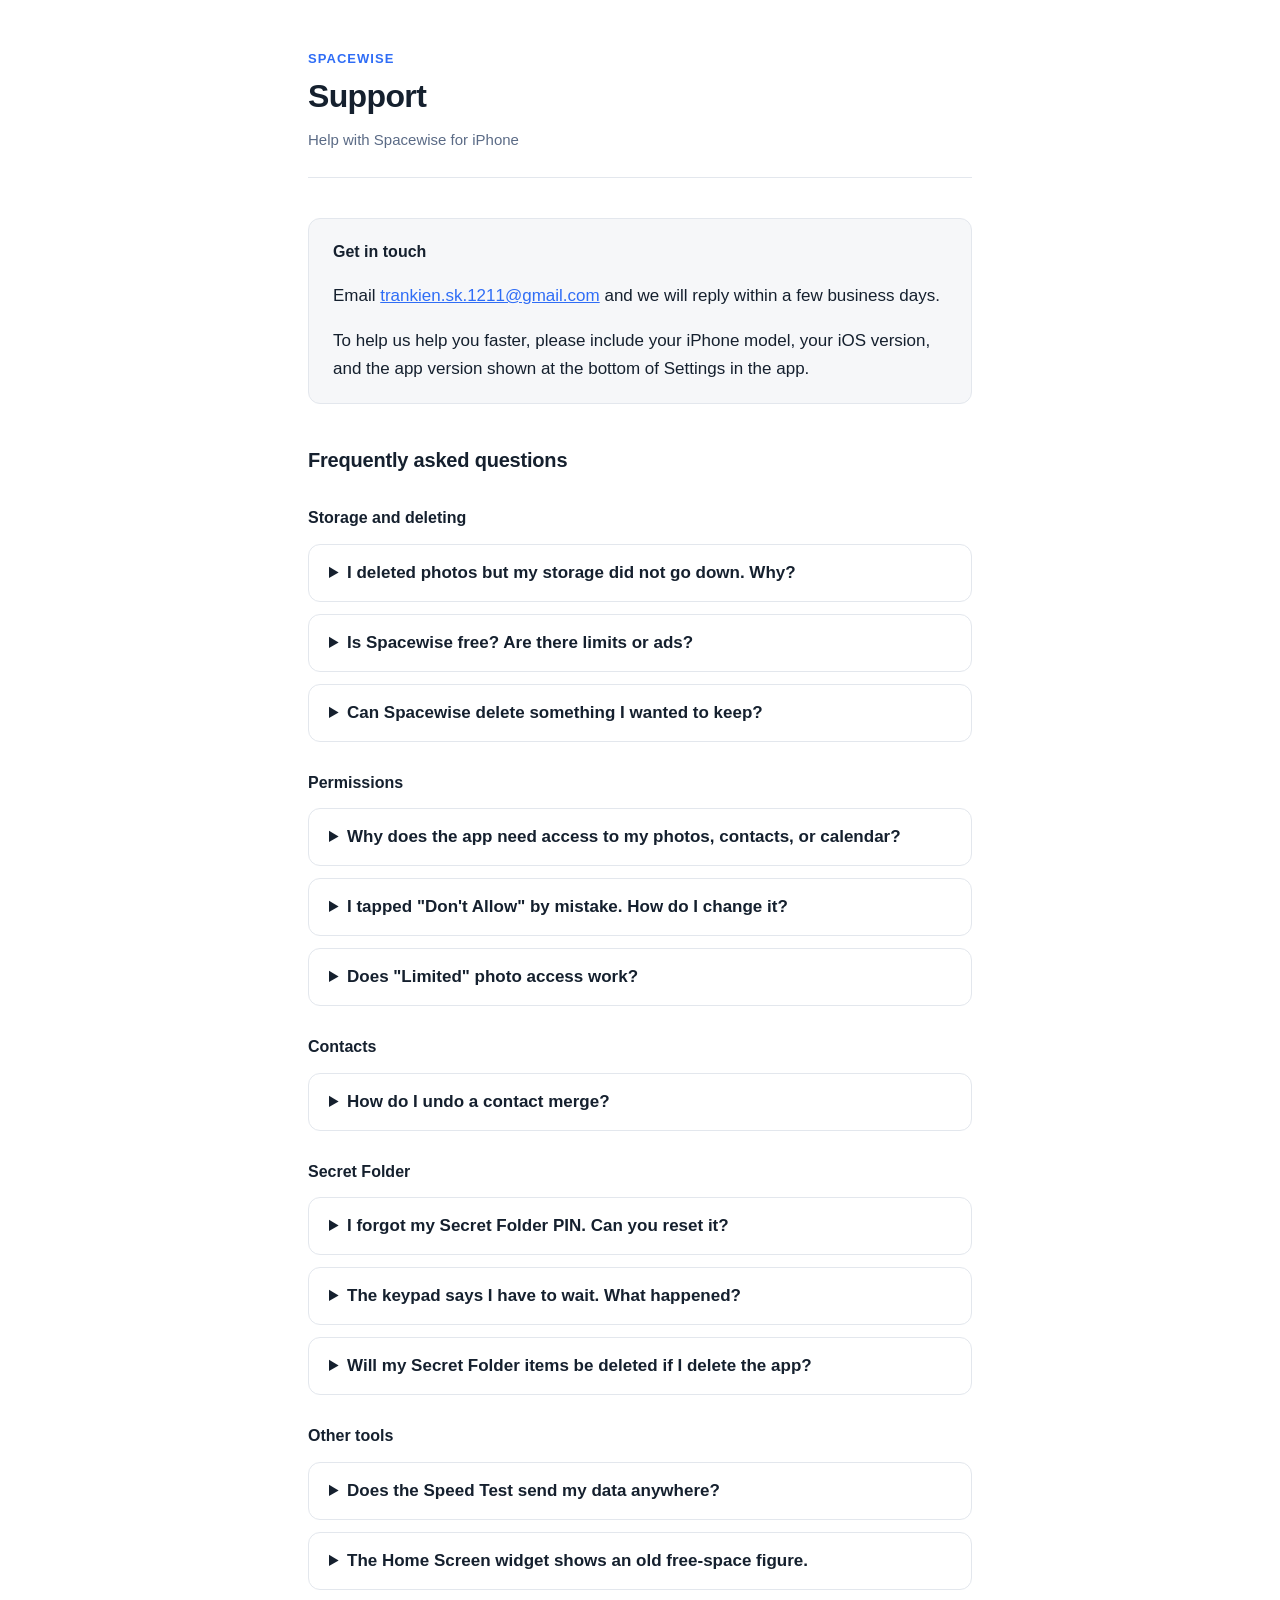
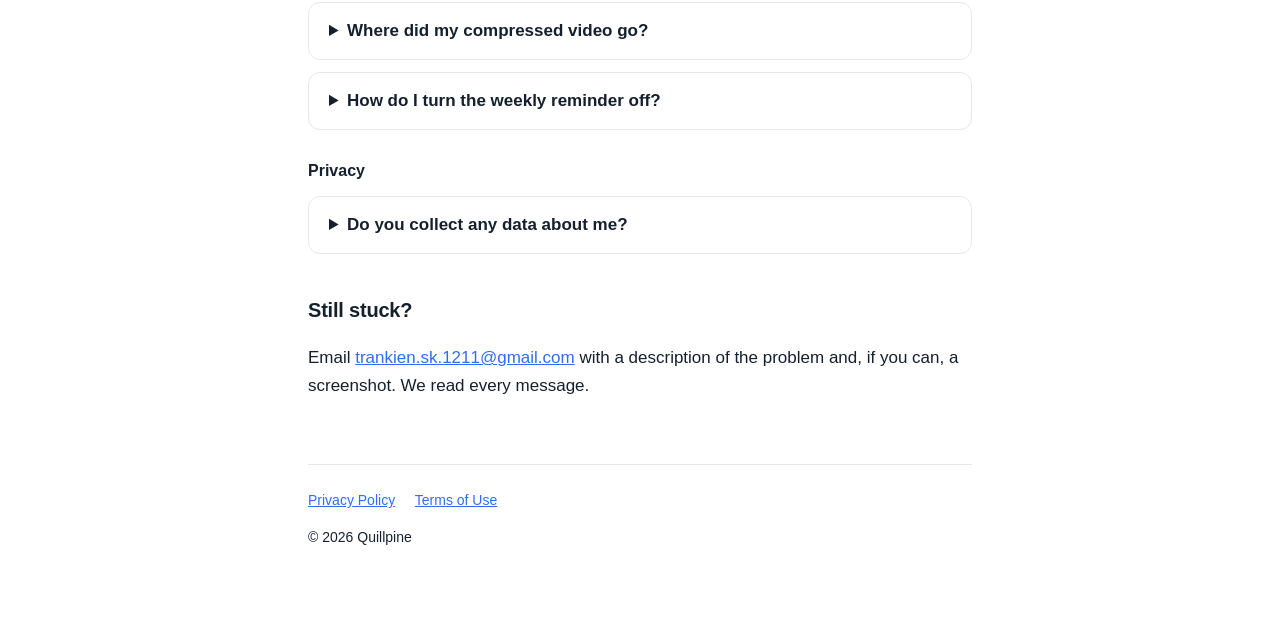
==== support/index.html @ c50656ed "feat: add Spacewise privacy, terms and support pages" ====
<!doctype html>
<html lang="en">
<head>
<meta charset="utf-8">
<meta name="viewport" content="width=device-width, initial-scale=1">
<title>Support — Spacewise</title>
<link rel="stylesheet" href="../assets/style.css">
</head>
<body>
<div class="wrap">

<header class="page">
  <p class="eyebrow">Spacewise</p>
  <h1>Support</h1>
  <p class="meta">Help with Spacewise for iPhone</p>
</header>

<div class="card">
  <h3>Get in touch</h3>
  <p>Email <a href="mailto:trankien.sk.1211@gmail.com?subject=Spacewise">trankien.sk.1211@gmail.com</a> and we will reply within a few business days.</p>
  <p>To help us help you faster, please include your iPhone model, your iOS version, and the app version shown at the bottom of Settings in the app.</p>
</div>

<h2>Frequently asked questions</h2>

<h3>Storage and deleting</h3>

<details>
  <summary>I deleted photos but my storage did not go down. Why?</summary>
  <p>When you delete photos on iPhone, iOS moves them to the <strong>Recently Deleted</strong> album in the Photos app and keeps them there for about 30 days so you can recover them. The space only comes back once that album is emptied.</p>
  <p>To reclaim it immediately, open <strong>Photos &rsaquo; Albums &rsaquo; Recently Deleted</strong>, then tap Select and Delete All. No app can skip this step — it is an iOS safety feature.</p>
</details>

<details>
  <summary>Is Spacewise free? Are there limits or ads?</summary>
  <p>Yes, it is completely free. There are no in-app purchases, no subscriptions, no daily limits, and no advertising. Every feature is available to everyone.</p>
</details>

<details>
  <summary>Can Spacewise delete something I wanted to keep?</summary>
  <p>Nothing is deleted without your confirmation. The app always shows you the exact items first, and in Swipe Clean nothing is removed until you confirm at the end of the month.</p>
  <p>Quick Clean only ever proposes genuinely safe picks — exact duplicates and screenshots older than 30 days. Blurry and merely similar photos are never selected for you.</p>
  <p>If something does go wrong, deleted photos stay in Recently Deleted in the Photos app for about 30 days.</p>
</details>

<h3>Permissions</h3>

<details>
  <summary>Why does the app need access to my photos, contacts, or calendar?</summary>
  <p>Each permission is only requested when you open the feature that needs it, and only after a screen explaining why. Photos access is needed to scan for duplicates and large files, Contacts to find duplicate contacts, and Calendars to list old events. You can decline any of them and the rest of the app keeps working.</p>
  <p>Everything is analysed on your iPhone. Nothing is uploaded. See the <a href="../privacy/">Privacy Policy</a> for the full detail.</p>
</details>

<details>
  <summary>I tapped "Don't Allow" by mistake. How do I change it?</summary>
  <p>Open the iOS <strong>Settings</strong> app, scroll down to <strong>Spacewise</strong>, and turn the permission back on. Then reopen the app.</p>
</details>

<details>
  <summary>Does "Limited" photo access work?</summary>
  <p>Yes. Spacewise works with both Full Access and Limited Access. With Limited Access it can only see the photos you have selected, so the scan results will cover those photos only. For a complete cleanup, Full Access is recommended.</p>
</details>

<h3>Contacts</h3>

<details>
  <summary>How do I undo a contact merge?</summary>
  <p>Spacewise saves a backup of your contacts before every merge or delete. Open <strong>Settings &rsaquo; Contact backups</strong> in the app, pick the backup from before the change, and restore it.</p>
</details>

<h3>Secret Folder</h3>

<details>
  <summary>I forgot my Secret Folder PIN. Can you reset it?</summary>
  <p>No, and neither can we. The PIN is stored in the iOS Keychain on your iPhone only — it never reaches us, and there is no recovery code or back door. This is what keeps the folder genuinely private.</p>
  <p>The only way to clear a forgotten PIN is to delete the app, which <strong>permanently erases everything inside the Secret Folder</strong>. Please choose a PIN you will remember, and export anything irreplaceable back to your photo library.</p>
</details>

<details>
  <summary>The keypad says I have to wait. What happened?</summary>
  <p>After five wrong PIN entries in a row the keypad locks for 30 seconds. Wait for the timer to finish and try again.</p>
</details>

<details>
  <summary>Will my Secret Folder items be deleted if I delete the app?</summary>
  <p>Yes. Items in the Secret Folder are stored inside the app, so removing the app removes them for good. Export anything you want to keep to your photo library before deleting Spacewise.</p>
</details>

<h3>Other tools</h3>

<details>
  <summary>Does the Speed Test send my data anywhere?</summary>
  <p>The Speed Test is the only feature that uses the internet. It exchanges meaningless test data with Cloudflare's public speed test service in order to measure your connection. None of your photos, contacts, or calendar data is involved. If you never open it, the app makes no network connections at all.</p>
</details>

<details>
  <summary>The Home Screen widget shows an old free-space figure.</summary>
  <p>iOS decides how often widgets refresh in order to save battery, so the number can lag behind. Opening Spacewise updates it.</p>
</details>

<details>
  <summary>Where did my compressed video go?</summary>
  <p>The video compressor saves a smaller copy to your photo library and leaves the original untouched. You can then delete the original yourself if you are happy with the result.</p>
</details>

<details>
  <summary>How do I turn the weekly reminder off?</summary>
  <p>Open <strong>Settings</strong> in the app and switch off the cleaning reminder. You can also change the day and time there.</p>
</details>

<h3>Privacy</h3>

<details>
  <summary>Do you collect any data about me?</summary>
  <p>No. Spacewise has no account system, no analytics, no advertising, and no third-party SDKs. We operate no server for the app and receive nothing from it. Full details are in the <a href="../privacy/">Privacy Policy</a>.</p>
</details>

<h2>Still stuck?</h2>
<p>Email <a href="mailto:trankien.sk.1211@gmail.com?subject=Spacewise">trankien.sk.1211@gmail.com</a> with a description of the problem and, if you can, a screenshot. We read every message.</p>

<footer class="page">
  <a href="../privacy/">Privacy Policy</a>
  <a href="../terms/">Terms of Use</a>
  <p>&copy; 2026 Quillpine</p>
</footer>

</div>
</body>
</html>
---- assets/style.css ----
:root {
  --bg: #ffffff;
  --surface: #f6f7f9;
  --text: #15202e;
  --muted: #5b6b86;
  --border: #e3e7ed;
  --accent: #2f6df6;
  --radius: 12px;
}

@media (prefers-color-scheme: dark) {
  :root {
    --bg: #11161d;
    --surface: #182029;
    --text: #e9eef5;
    --muted: #9fb0c6;
    --border: #273240;
    --accent: #6c9bff;
  }
}

* { box-sizing: border-box; }

body {
  margin: 0;
  background: var(--bg);
  color: var(--text);
  font: 17px/1.65 -apple-system, BlinkMacSystemFont, "Segoe UI", Roboto, Helvetica, Arial, sans-serif;
  -webkit-text-size-adjust: 100%;
}

.wrap {
  max-width: 44rem;
  margin: 0 auto;
  padding: 3rem 1.25rem 5rem;
}

header.page {
  border-bottom: 1px solid var(--border);
  padding-bottom: 1.5rem;
  margin-bottom: 2.5rem;
}

.eyebrow {
  font-size: 0.8125rem;
  font-weight: 600;
  letter-spacing: 0.08em;
  text-transform: uppercase;
  color: var(--accent);
  margin: 0 0 0.5rem;
}

h1 {
  font-size: 2rem;
  line-height: 1.2;
  margin: 0 0 0.75rem;
  letter-spacing: -0.02em;
}

h2 {
  font-size: 1.25rem;
  margin: 2.5rem 0 0.75rem;
  letter-spacing: -0.01em;
}

h3 {
  font-size: 1rem;
  margin: 1.75rem 0 0.5rem;
}

p, li { color: var(--text); }

.lede, .meta { color: var(--muted); }

.meta {
  font-size: 0.9375rem;
  margin: 0;
}

ul, ol { padding-left: 1.25rem; }

li { margin: 0.4rem 0; }

a { color: var(--accent); }

.card {
  background: var(--surface);
  border: 1px solid var(--border);
  border-radius: var(--radius);
  padding: 1.25rem 1.5rem;
  margin: 1.5rem 0;
}

.card :first-child { margin-top: 0; }
.card :last-child { margin-bottom: 0; }

.table-scroll {
  overflow-x: auto;
  margin: 1.5rem 0;
  border: 1px solid var(--border);
  border-radius: var(--radius);
}

table {
  border-collapse: collapse;
  width: 100%;
  min-width: 32rem;
  font-size: 0.9375rem;
}

th, td {
  text-align: left;
  padding: 0.75rem 1rem;
  border-bottom: 1px solid var(--border);
  vertical-align: top;
}

th {
  background: var(--surface);
  font-weight: 600;
}

tr:last-child td { border-bottom: 0; }

details {
  border: 1px solid var(--border);
  border-radius: var(--radius);
  padding: 0.875rem 1.25rem;
  margin: 0.75rem 0;
}

summary {
  cursor: pointer;
  font-weight: 600;
}

details[open] summary { margin-bottom: 0.5rem; }

footer.page {
  border-top: 1px solid var(--border);
  margin-top: 4rem;
  padding-top: 1.5rem;
  font-size: 0.875rem;
  color: var(--muted);
}

footer.page a { margin-right: 1rem; }
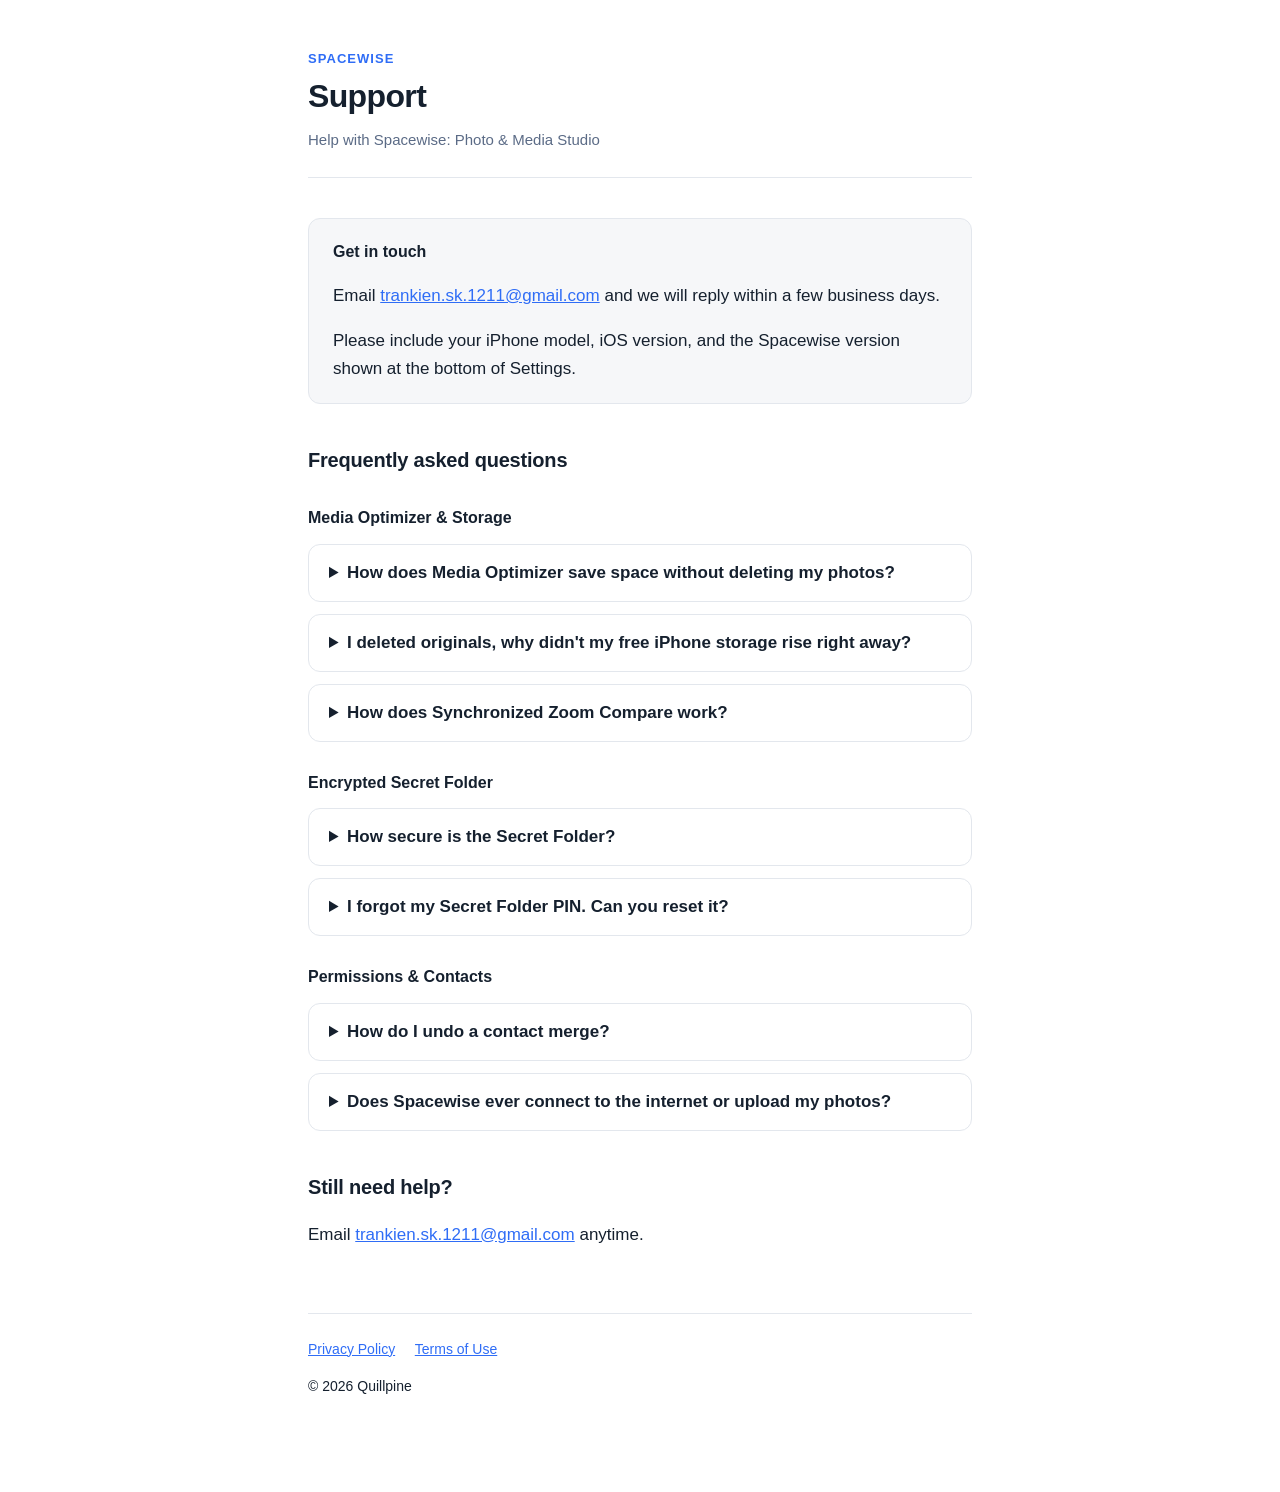
==== commit 2bded3d9: "docs: update privacy policy and support for Spacewise Media Studio" ====
--- a/support/index.html
+++ b/support/index.html
@@ -12,111 +12,61 @@
 <header class="page">
   <p class="eyebrow">Spacewise</p>
   <h1>Support</h1>
-  <p class="meta">Help with Spacewise for iPhone</p>
+  <p class="meta">Help with Spacewise: Photo &amp; Media Studio</p>
 </header>
 
 <div class="card">
   <h3>Get in touch</h3>
   <p>Email <a href="mailto:trankien.sk.1211@gmail.com?subject=Spacewise">trankien.sk.1211@gmail.com</a> and we will reply within a few business days.</p>
-  <p>To help us help you faster, please include your iPhone model, your iOS version, and the app version shown at the bottom of Settings in the app.</p>
+  <p>Please include your iPhone model, iOS version, and the Spacewise version shown at the bottom of Settings.</p>
 </div>
 
 <h2>Frequently asked questions</h2>
 
-<h3>Storage and deleting</h3>
+<h3>Media Optimizer &amp; Storage</h3>
 
 <details>
-  <summary>I deleted photos but my storage did not go down. Why?</summary>
-  <p>When you delete photos on iPhone, iOS moves them to the <strong>Recently Deleted</strong> album in the Photos app and keeps them there for about 30 days so you can recover them. The space only comes back once that album is emptied.</p>
-  <p>To reclaim it immediately, open <strong>Photos &rsaquo; Albums &rsaquo; Recently Deleted</strong>, then tap Select and Delete All. No app can skip this step — it is an iOS safety feature.</p>
+  <summary>How does Media Optimizer save space without deleting my photos?</summary>
+  <p><strong>Live &rarr; Still</strong> strips the hidden 3-second motion video clip attached to a Live Photo while saving the exact full-resolution still image (preserving EXIF capture date, GPS coordinates, and Favorite heart). <strong>PNG/RAW &rarr; HEIC</strong> converts heavy uncompressed or lossless files into Apple's efficient HEIC format only when at least 15% space is saved.</p>
+  <p>In both modes, Spacewise saves the optimized copy to Photos first, then asks whether you want to move the heavier originals to Recently Deleted.</p>
 </details>
 
 <details>
-  <summary>Is Spacewise free? Are there limits or ads?</summary>
-  <p>Yes, it is completely free. There are no in-app purchases, no subscriptions, no daily limits, and no advertising. Every feature is available to everyone.</p>
+  <summary>I deleted originals, why didn't my free iPhone storage rise right away?</summary>
+  <p>iOS moves deleted photos and videos into <strong>Photos &rsaquo; Albums &rsaquo; Recently Deleted</strong> for roughly 30 days as a safety net. To reclaim disk space immediately, open the Photos app, go to Recently Deleted, and empty that album.</p>
 </details>
 
 <details>
-  <summary>Can Spacewise delete something I wanted to keep?</summary>
-  <p>Nothing is deleted without your confirmation. The app always shows you the exact items first, and in Swipe Clean nothing is removed until you confirm at the end of the month.</p>
-  <p>Quick Clean only ever proposes genuinely safe picks — exact duplicates and screenshots older than 30 days. Blurry and merely similar photos are never selected for you.</p>
-  <p>If something does go wrong, deleted photos stay in Recently Deleted in the Photos app for about 30 days.</p>
+  <summary>How does Synchronized Zoom Compare work?</summary>
+  <p>Open <strong>Similar &amp; Duplicates</strong> or <strong>Bursts</strong> and tap <strong>Compare</strong> on any group. Pinch or drag on either photo to zoom (up to 5&times;) and pan both shots in lockstep, inspect their focus sharpness score, megapixel count, codec, and file size, then tap <strong>Keep Only A</strong> or <strong>Keep Only B</strong>.</p>
 </details>
 
-<h3>Permissions</h3>
+<h3>Encrypted Secret Folder</h3>
 
 <details>
-  <summary>Why does the app need access to my photos, contacts, or calendar?</summary>
-  <p>Each permission is only requested when you open the feature that needs it, and only after a screen explaining why. Photos access is needed to scan for duplicates and large files, Contacts to find duplicate contacts, and Calendars to list old events. You can decline any of them and the rest of the app keeps working.</p>
-  <p>Everything is analysed on your iPhone. Nothing is uploaded. See the <a href="../privacy/">Privacy Policy</a> for the full detail.</p>
+  <summary>How secure is the Secret Folder?</summary>
+  <p>Every photo, video, thumbnail, and manifest inside the Secret Folder is encrypted on disk using <strong>256-bit AES-GCM</strong> (Apple CryptoKit) under <code>FileProtectionType.complete</code> and excluded from backups. Photos are decrypted strictly in memory when viewed, and your PIN is verified via a salted HKDF-SHA256 digest stored only in this iPhone's Keychain.</p>
 </details>
 
 <details>
-  <summary>I tapped "Don't Allow" by mistake. How do I change it?</summary>
-  <p>Open the iOS <strong>Settings</strong> app, scroll down to <strong>Spacewise</strong>, and turn the permission back on. Then reopen the app.</p>
+  <summary>I forgot my Secret Folder PIN. Can you reset it?</summary>
+  <p>No. Because Spacewise operates 100% offline with zero servers or backdoors, we have no access to your PIN or encryption keys. Deleting the app is the only way to reset the folder, and doing so <strong>permanently erases all encrypted items inside it</strong>. Always export important items back to Photos before deleting Spacewise or switching iPhones.</p>
+</details>
+
+<h3>Permissions &amp; Contacts</h3>
+
+<details>
+  <summary>How do I undo a contact merge?</summary>
+  <p>Spacewise automatically saves a local <code>.vcf</code> backup before every merge or delete. Open <strong>Settings &rsaquo; Contact backups</strong> inside Spacewise to restore a previous snapshot.</p>
 </details>
 
 <details>
-  <summary>Does "Limited" photo access work?</summary>
-  <p>Yes. Spacewise works with both Full Access and Limited Access. With Limited Access it can only see the photos you have selected, so the scan results will cover those photos only. For a complete cleanup, Full Access is recommended.</p>
+  <summary>Does Spacewise ever connect to the internet or upload my photos?</summary>
+  <p>Never. Spacewise makes zero network connections, has no analytics or ad SDKs, and processes everything locally on your iPhone. Read our <a href="../privacy/">Privacy Policy</a> for complete details.</p>
 </details>
 
-<h3>Contacts</h3>
-
-<details>
-  <summary>How do I undo a contact merge?</summary>
-  <p>Spacewise saves a backup of your contacts before every merge or delete. Open <strong>Settings &rsaquo; Contact backups</strong> in the app, pick the backup from before the change, and restore it.</p>
-</details>
-
-<h3>Secret Folder</h3>
-
-<details>
-  <summary>I forgot my Secret Folder PIN. Can you reset it?</summary>
-  <p>No, and neither can we. The PIN is stored in the iOS Keychain on your iPhone only — it never reaches us, and there is no recovery code or back door. This is what keeps the folder genuinely private.</p>
-  <p>The only way to clear a forgotten PIN is to delete the app, which <strong>permanently erases everything inside the Secret Folder</strong>. Please choose a PIN you will remember, and export anything irreplaceable back to your photo library.</p>
-</details>
-
-<details>
-  <summary>The keypad says I have to wait. What happened?</summary>
-  <p>After five wrong PIN entries in a row the keypad locks for 30 seconds. Wait for the timer to finish and try again.</p>
-</details>
-
-<details>
-  <summary>Will my Secret Folder items be deleted if I delete the app?</summary>
-  <p>Yes. Items in the Secret Folder are stored inside the app, so removing the app removes them for good. Export anything you want to keep to your photo library before deleting Spacewise.</p>
-</details>
-
-<h3>Other tools</h3>
-
-<details>
-  <summary>Does the Speed Test send my data anywhere?</summary>
-  <p>The Speed Test is the only feature that uses the internet. It exchanges meaningless test data with Cloudflare's public speed test service in order to measure your connection. None of your photos, contacts, or calendar data is involved. If you never open it, the app makes no network connections at all.</p>
-</details>
-
-<details>
-  <summary>The Home Screen widget shows an old free-space figure.</summary>
-  <p>iOS decides how often widgets refresh in order to save battery, so the number can lag behind. Opening Spacewise updates it.</p>
-</details>
-
-<details>
-  <summary>Where did my compressed video go?</summary>
-  <p>The video compressor saves a smaller copy to your photo library and leaves the original untouched. You can then delete the original yourself if you are happy with the result.</p>
-</details>
-
-<details>
-  <summary>How do I turn the weekly reminder off?</summary>
-  <p>Open <strong>Settings</strong> in the app and switch off the cleaning reminder. You can also change the day and time there.</p>
-</details>
-
-<h3>Privacy</h3>
-
-<details>
-  <summary>Do you collect any data about me?</summary>
-  <p>No. Spacewise has no account system, no analytics, no advertising, and no third-party SDKs. We operate no server for the app and receive nothing from it. Full details are in the <a href="../privacy/">Privacy Policy</a>.</p>
-</details>
-
-<h2>Still stuck?</h2>
-<p>Email <a href="mailto:trankien.sk.1211@gmail.com?subject=Spacewise">trankien.sk.1211@gmail.com</a> with a description of the problem and, if you can, a screenshot. We read every message.</p>
+<h2>Still need help?</h2>
+<p>Email <a href="mailto:trankien.sk.1211@gmail.com?subject=Spacewise">trankien.sk.1211@gmail.com</a> anytime.</p>
 
 <footer class="page">
   <a href="../privacy/">Privacy Policy</a>
